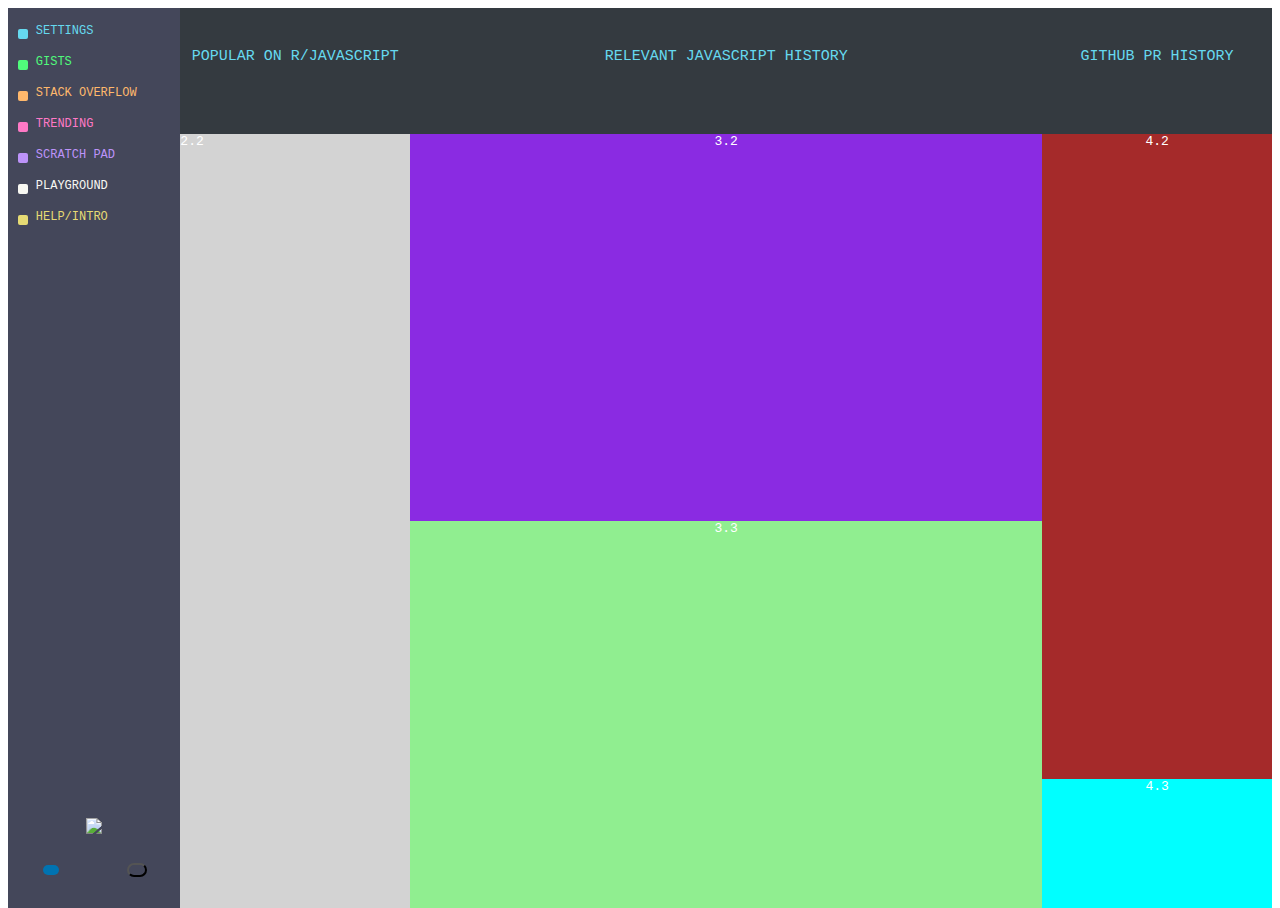
==== layout.html @ 44ac9ec9 "basic layout and sidebar" ====
<!doctype html>
<html lang="en">
    <head>
        <!-- Required meta tags -->
        <meta charset="utf-8">

        <!-- CSS -->
        <link rel="stylesheet" href="https://use.fontawesome.com/releases/v5.8.2/css/all.css" integrity="sha384-oS3vJWv+0UjzBfQzYUhtDYW+Pj2yciDJxpsK1OYPAYjqT085Qq/1cq5FLXAZQ7Ay" crossorigin="anonymous">  
        <link rel="stylesheet" href="main.css" type="text/css">

        <title>initab-clone</title>
    </head>
    <body>     
       
        <div class="container">
            <div class="sidebar">
                <div class="nav-top">
                    <div class="icons">
                        <button class="btn btn-settings"><i class="fas fa-wrench"></i></button>
                        <span class="settings">SETTINGS</span>
                    </div>
                    <div class="icons">
                        <button class="btn btn-gists"><i class="fas fa-code"></i></button>
                        <span class="gists">GISTS</span>
                    </div>
                    <div class="icons">
                        <button class="btn btn-stack"><i class="fab fa-stack-overflow"></i></button>
                        <span class="stack">STACK OVERFLOW</span>
                    </div>
                    <div class="icons"> 
                        <button class="btn btn-trending"><i class="fas fa-chart-line"></i></button>
                        <span class="trending">TRENDING</span>
                    </div>
                    <div class="icons">
                        <button class="btn btn-scratch"><i class="fas fa-pen"></i></button>
                        <span class="scratch">SCRATCH PAD</span>
                    </div>
                    <div class="icons">
                        <button class="btn btn-playground"><i class="far fa-lightbulb"></i></button>
                        <span class="playground">PLAYGROUND</span>
                        <i class="fas fa-lock"></i>
                    </div>
                    <div class="icons">
                        <button class="btn btn-help"><i class="fas fa-question"></i></button>
                        <span class="help">HELP/INTRO</span>
                    </div> 
                </div>

                <div class="nav-end">
                    <div class="initab">
                        <a href="https://initab.com/" target="_blank"><img src="https://initab.com/assets/images/initab_logo.png"></a>
                    </div>
                    <div class="social">
                        <div class="linkedin">
                            <a href="https://www.linkedin.com" target="_blank">
                                <button class="btn-linkedin"><i class="fab fa-linkedin-in"></i></button>
                            </a>
                        </div>
                        <div class="nav-github">
                            <a href="https://github.com/alatruwe" target="_blank">
                                <button class="btn-github"><i class="fab fa-github"></i></button>
                            </a>
                            
                        </div>
                    </div>
                </div>

            </div>

            <div class="reddit">
                    <div class="title">
                        <i class="fab fa-reddit-alien"></i>
                        <span class="title-text">POPULAR ON R/JAVASCRIPT</span>
                    </div>
                    <div class="news-feed">2.2</div>
            </div>
            <div class="js">
                    <div class="title">
                        <i class="far fa-clock"></i>
                        <span class="title-text">RELEVANT JAVASCRIPT HISTORY</span>
                    </div>
                    <div class="js-history">3.2</div>
                    <div class="time">3.3</div>
            </div>
            <div class="github">
                    <div class="title">
                        <i class="fab fa-github-alt"></i>
                        <span class="title-text">GITHUB PR HISTORY</span>
                    </div>
                    <div class="github-issues">4.2</div>
                    <div class="ad">4.3</div>
            </div>
        </div>
    </body> 
</html>
---- main.css ----
html, body {
    height:100%;
}
.container { 
    display: flex;
    height: 100%;
    font-size: 13px;
    color: white;
    font-family: 'Inconsolata', monospace;
}


.sidebar {
    flex-basis: 15%;
    background: orangered;
    
    display: flex;
    flex-direction: column;
    
}

.nav-top {
    background: #44475a;
    flex-basis: 90%;
    padding-left: 10px;
}
.icons {
    margin-top: 15px;
}
.btn {
    border: none; 
    border-radius: 2px;
    padding: 5px 5px; /* Some padding */
    font-size: 10px;   
    cursor:pointer;
}
.btn-settings {
    background-color: #66d9ef;
}
.settings {
    font-size: 12px;
    color: #66d9ef;
}
.btn-gists {
    background-color: #50fa7b;
}
.gists {
    font-size: 12px;
    color: #50fa7b;
}
.btn-stack {
    background-color: #ffb86c;
}
.stack {
    font-size: 12px;
    color: #ffb86c;
}
.btn-trending {
    background-color: #ff79c6;
}
.trending {
    font-size: 12px;
    color: #ff79c6;
}
.btn-scratch {
    background-color: #bd93f9;
}
.scratch {
    font-size: 12px;
    color: #bd93f9
}
.btn-playground {
    background-color: #f8f8f2;
}
.playground {
    font-size: 12px;
    color: #f8f8f2;
}
.btn-help {
    background-color: #e6db74;
}
.help {
    font-size: 12px;
    color: #e6db74;
}
.fa-home,
.fa-wrench,
.fa-code,
.fa-stack-overflow,
.fa-chart-line,
.fa-pen,
.fa-lightbulb,
.fa-question
 {
    color: #44475a;
}
.fa-lock {
    font-size: 12px;
}

.nav-end {
    background: #44475a;
    flex-basis: 10%;
    font-size: 15px;
    color: black;
    display: flex;
    flex-direction: column;
    justify-content: center;
}
.initab {
   
    flex-basis: 50%;
    width: 100%;
    text-align: center;
    margin-bottom: 10px;
}
.social {
    flex-basis: 50%;
    font-size: 15px;
    display: flex;
    flex-direction: row;
    margin-bottom: 20px;
}
.btn-linkedin {
    background-color: #0073b1;
    border: none; 
    border-radius: 50px;
    padding: 5px 8px; /* Some padding */
    font-size: 15px;   
    cursor:pointer;
}
.fa-linkedin-in {
    color: white;    
}
.btn-github {
    background-color: #44475a;
    border-color: black;
    border-radius: 50px;
    padding: 5px 8px; /* Some padding */
    font-size: 15px;   
    cursor:pointer;
}
.linkedin,
.nav-github {
    flex-basis: 50%;
    width: 100%;
    text-align: center;
    padding-bottom: 5px;
}


.reddit {
    flex-basis: 20%;
    background: yellowgreen;
    display: flex;
    flex-direction: column;
    align-items: center;
    
}
.title {
    background-color: #343a40;
    flex-basis: 10%;
    font-size: 15px;
    padding-top: 40px;
    
    width: 100%;
    text-align: center;
}
.news-feed {
    background-color: lightgray;
    flex-basis: 90%;
    width: 100%;
}
.fa-reddit-alien,
.fa-clock,
.fa-github-alt {
    color: #66d9ef;
}

.title-text {
    color: #66d9ef;
    
}


.js {
    flex-basis: 55%;
    
    background: steelblue;
    display: flex;
    flex-direction: column;
    

}
.js-history {
    background-color: blueviolet;
    flex-basis: 45%;
    width: 100%;
    text-align: center;
}
.time {
    background-color: lightgreen;
    flex-basis: 45%;
    width: 100%;
    width: 100%;
    text-align: center;
}


.github {
    flex-basis: 20%;
    background: orange;
    display: flex;
    flex-direction: column;
    
}
.github-issues {
    background-color: brown;
    flex-basis: 75%;
    width: 100%;
    text-align: center;
}
.ad {
    background-color: aqua;
    flex-basis: 15%;
    width: 100%;
    text-align: center;
}
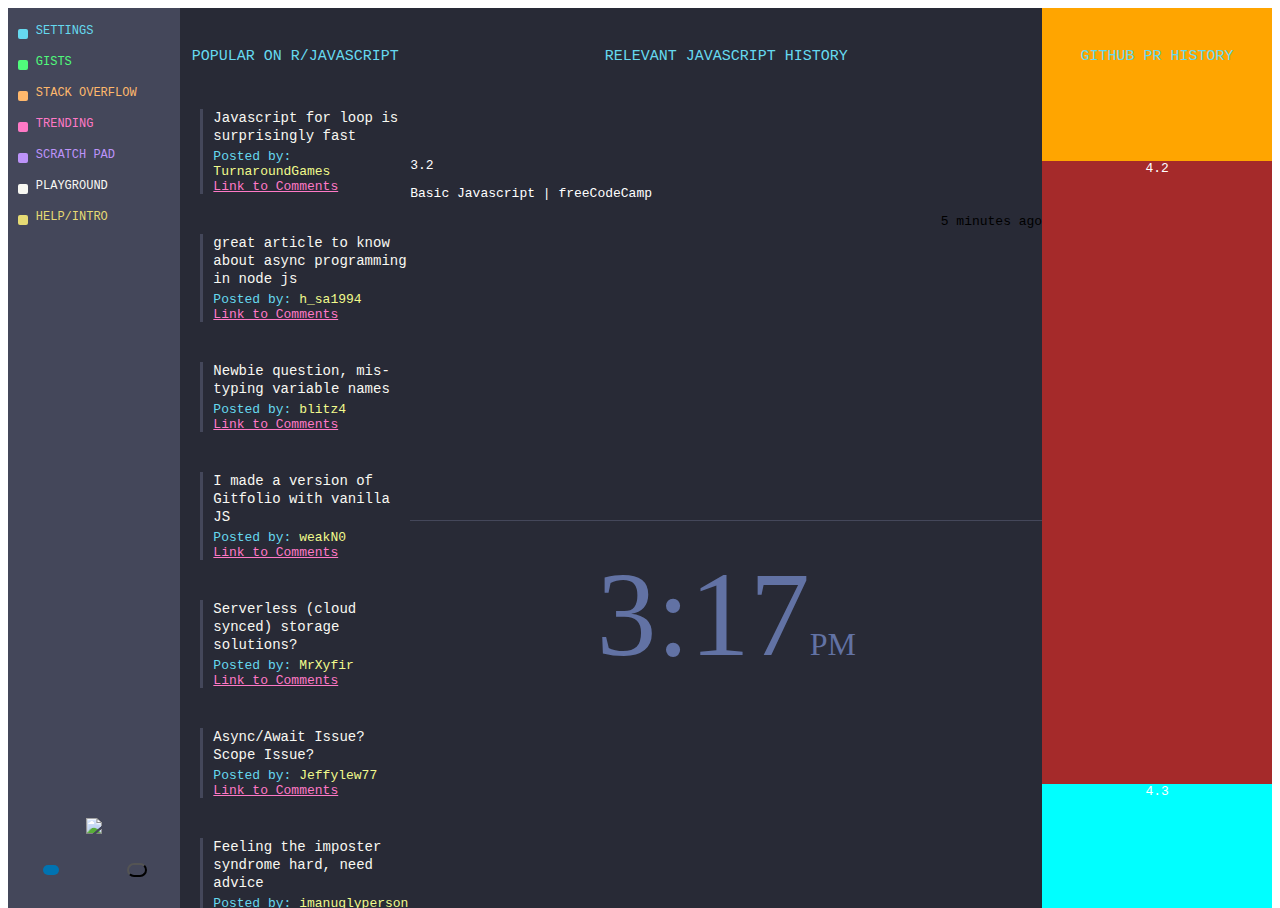
==== commit 3b2e2af8: "added time  js clock component" ====
--- a/layout.html
+++ b/layout.html
@@ -7,6 +7,9 @@
         <!-- CSS -->
         <link rel="stylesheet" href="https://use.fontawesome.com/releases/v5.8.2/css/all.css" integrity="sha384-oS3vJWv+0UjzBfQzYUhtDYW+Pj2yciDJxpsK1OYPAYjqT085Qq/1cq5FLXAZQ7Ay" crossorigin="anonymous">  
         <link rel="stylesheet" href="main.css" type="text/css">
+
+        <!-- JS -->
+        <script src="script.js"></script>
 
         <title>initab-clone</title>
     </head>
@@ -67,20 +70,151 @@
 
             </div>
 
-            <div class="reddit">
+            <div class="reddit section-one">
                     <div class="title">
                         <i class="fab fa-reddit-alien"></i>
                         <span class="title-text">POPULAR ON R/JAVASCRIPT</span>
                     </div>
-                    <div class="news-feed">2.2</div>
+                    <div class="news-feed">
+                        <div class="news-feed-styling">
+                            <p id="content0" class="news-feed-content"></p>
+                            <script>document.getElementById("content0").innerHTML =obj.mockup[0].content;</script>
+                           
+                            <span class="posted-by">Posted by:</span>
+                            <span id="user0" class="user"></span>
+                            <script>document.getElementById("user0").innerHTML =obj.mockup[0].user;</script>
+
+                            <div><a href="" class="link-to-comments">Link to Comments</a></div>
+                        </div>
+                        <div class="news-feed-styling">
+                            <p id="content1" class="news-feed-content"></p>
+                            <script>document.getElementById("content1").innerHTML =obj.mockup[1].content;</script>
+                           
+                            <span class="posted-by">Posted by:</span>
+                            <span id="user1" class="user"></span>
+                            <script>document.getElementById("user1").innerHTML =obj.mockup[1].user;</script>
+
+                            <div><a href="#" class="link-to-comments">Link to Comments</a></div>
+                        </div>
+                        <div class="news-feed-styling">
+                            <p id="content2" class="news-feed-content"></p>
+                            <script>document.getElementById("content2").innerHTML =obj.mockup[2].content;</script>
+                               
+                            <span class="posted-by">Posted by:</span>
+                            <span id="user2" class="user"></span>
+                            <script>document.getElementById("user2").innerHTML =obj.mockup[2].user;</script>
+    
+                            <div><a href="#" class="link-to-comments">Link to Comments</a></div>
+                        </div>
+                        <div class="news-feed-styling">
+                            <p id="content3" class="news-feed-content"></p>
+                                <script>document.getElementById("content3").innerHTML =obj.mockup[3].content;</script>
+                               
+                            <span class="posted-by">Posted by:</span>
+                            <span id="user3" class="user"></span>
+                            <script>document.getElementById("user3").innerHTML =obj.mockup[3].user;</script>
+    
+                            <div><a href="#" class="link-to-comments">Link to Comments</a></div>
+                        </div>
+                        <div class="news-feed-styling">
+                            <p id="content4" class="news-feed-content"></p>
+                            <script>document.getElementById("content4").innerHTML =obj.mockup[4].content;</script>
+                               
+                            <span class="posted-by">Posted by:</span>
+                            <span id="user4" class="user"></span>
+                            <script>document.getElementById("user4").innerHTML =obj.mockup[4].user;</script>
+    
+                            <div><a href="#" class="link-to-comments">Link to Comments</a></div>
+                        </div>
+                        <div class="news-feed-styling">
+                            <p id="content5" class="news-feed-content"></p>
+                            <script>document.getElementById("content5").innerHTML =obj.mockup[5].content;</script>
+                               
+                            <span class="posted-by">Posted by:</span>
+                            <span id="user5" class="user"></span>
+                            <script>document.getElementById("user5").innerHTML =obj.mockup[5].user;</script>
+    
+                            <div><a href="#" class="link-to-comments">Link to Comments</a></div>
+                        </div>
+                        <div class="news-feed-styling">
+                            <p id="content6" class="news-feed-content"></p>
+                            <script>document.getElementById("content6").innerHTML =obj.mockup[6].content;</script>
+                               
+                            <span class="posted-by">Posted by:</span>
+                            <span id="user6" class="user"></span>
+                            <script>document.getElementById("user6").innerHTML =obj.mockup[6].user;</script>
+    
+                            <div><a href="#" class="link-to-comments">Link to Comments</a></div>
+                        </div>
+                        <div class="news-feed-styling">
+                            <p id="content7" class="news-feed-content"></p>
+                            <script>document.getElementById("content7").innerHTML =obj.mockup[7].content;</script>
+                               
+                            <span class="posted-by">Posted by:</span>
+                            <span id="user7" class="user"></span>
+                            <script>document.getElementById("user7").innerHTML =obj.mockup[7].user;</script>
+    
+                            <div><a href="#" class="link-to-comments">Link to Comments</a></div>
+                        </div>
+                        <div class="news-feed-styling">
+                            <p id="content8" class="news-feed-content"></p>
+                            <script>document.getElementById("content8").innerHTML =obj.mockup[8].content;</script>
+                               
+                            <span class="posted-by">Posted by:</span>
+                            <span id="user8" class="user"></span>
+                            <script>document.getElementById("user8").innerHTML =obj.mockup[8].user;</script>
+    
+                            <div><a href="#" class="link-to-comments">Link to Comments</a></div>
+                        </div>
+                        <div class="news-feed-styling">
+                            <p id="content9" class="news-feed-content"></p>
+                            <script>document.getElementById("content9").innerHTML =obj.mockup[9].content;</script>
+                               
+                            <span class="posted-by">Posted by:</span>
+                            <span id="user9" class="user"></span>
+                            <script>document.getElementById("user9").innerHTML =obj.mockup[9].user;</script>
+    
+                            <div><a href="#" class="link-to-comments">Link to Comments</a></div>
+                        </div>
+                        
+                        
+
+                    </div>
             </div>
             <div class="js">
                     <div class="title">
                         <i class="far fa-clock"></i>
                         <span class="title-text">RELEVANT JAVASCRIPT HISTORY</span>
                     </div>
-                    <div class="js-history">3.2</div>
-                    <div class="time">3.3</div>
+                    <div class="js-history">3.2
+                        <div class="js-history-styling">
+                            <!-- icon w3 ou freecodecamp-->
+                            <p id="history0" class="js-history-content"></p>
+                            <script>document.getElementById("history0").innerHTML =obj2.mockup2[0].history;</script>
+
+                            <p id="time0" class="js-history-time"></p>
+                            <script>document.getElementById("time0").innerHTML =obj2.mockup2[0].time;</script>
+
+                        </div>
+
+
+
+
+
+                    </div>
+                    <div class="time">
+                        <div class="hm">
+                            <script>document.getElementsByClassName("hm")[0].innerHTML = currentTime;</script>
+                            
+                        </div>
+                        <div class="ampm">
+                            <script>document.getElementsByClassName("ampm")[0].innerHTML = ampm;</script>
+                        </div>
+                        
+                                   
+                        
+
+                    </div>
             </div>
             <div class="github">
                     <div class="title">
--- a/main.css
+++ b/main.css
@@ -6,6 +6,7 @@
     height: 100%;
     font-size: 13px;
     color: white;
+    background-color: #282a36;
     font-family: 'Inconsolata', monospace;
 }
 
@@ -13,10 +14,8 @@
 .sidebar {
     flex-basis: 15%;
     background: orangered;
-    
-    display: flex;
-    flex-direction: column;
-    
+    display: flex;
+    flex-direction: column;
 }
 
 .nav-top {
@@ -30,7 +29,7 @@
 .btn {
     border: none; 
     border-radius: 2px;
-    padding: 5px 5px; /* Some padding */
+    padding: 5px 5px; 
     font-size: 10px;   
     cursor:pointer;
 }
@@ -125,7 +124,7 @@
     background-color: #0073b1;
     border: none; 
     border-radius: 50px;
-    padding: 5px 8px; /* Some padding */
+    padding: 5px 8px; 
     font-size: 15px;   
     cursor:pointer;
 }
@@ -136,7 +135,7 @@
     background-color: #44475a;
     border-color: black;
     border-radius: 50px;
-    padding: 5px 8px; /* Some padding */
+    padding: 5px 8px; 
     font-size: 15px;   
     cursor:pointer;
 }
@@ -151,25 +150,27 @@
 
 .reddit {
     flex-basis: 20%;
-    background: yellowgreen;
     display: flex;
     flex-direction: column;
     align-items: center;
-    
+    overflow: auto;
+}
+::-webkit-scrollbar { 
+    opacity:0;  width:0px
 }
 .title {
-    background-color: #343a40;
     flex-basis: 10%;
     font-size: 15px;
     padding-top: 40px;
-    
+    padding-bottom: 30px;
+    height: 100%;
     width: 100%;
     text-align: center;
 }
 .news-feed {
-    background-color: lightgray;
     flex-basis: 90%;
     width: 100%;
+    height: 100%;
 }
 .fa-reddit-alien,
 .fa-clock,
@@ -178,33 +179,103 @@
 }
 
 .title-text {
+    color: #66d9ef;  
+}
+
+.news-feed-styling {
+    margin-left: 20px;
+    margin-bottom: 40px;
+    border-left-width: 3px;
+    border-left-style: solid;
+    border-color: #44475a;
+    padding-left: 10px;
+
+}
+.news-feed-styling:hover {
+    border-color: #50fa7b;
+}
+.user {
+    color: #f1fa8c;
+}
+.news-feed-content {
+    font-size: 14px;
+    font-weight: 100;
+    line-height: 18px;
+    margin-bottom: 4px;
+    color: #f8f8f2;
+    
+}
+.posted-by {
     color: #66d9ef;
-    
-}
+    white-space: nowrap;
+}
+.link-to-comments {
+    color: #ff79c6;
+    
+}
+
+
 
 
 .js {
     flex-basis: 55%;
     
-    background: steelblue;
+    
     display: flex;
     flex-direction: column;
     
 
 }
 .js-history {
-    background-color: blueviolet;
+    
     flex-basis: 45%;
     width: 100%;
-    text-align: center;
+    border-bottom-width: 1px;
+    border-bottom-style: solid;
+    border-color: #44475a;
+    overflow: auto;
+
+}
+.js-history-styling {
+    
+}
+.js-history-content {
+    
+}
+.js-history-time {
+    color: black;
+    text-align: right;
 }
 .time {
-    background-color: lightgreen;
+    
     flex-basis: 45%;
     width: 100%;
-    width: 100%;
-    text-align: center;
-}
+    display: flex;
+    justify-content: center;
+    align-items: baseline;
+    margin-top: 25px;
+    font-family: "Helvetica Neue";
+
+}
+.hm {
+    
+    font-size: 120px;
+    font-weight: 400;
+    color: #6272a4;
+    
+    
+}
+
+.ampm {
+    
+   
+    font-size: 32px;
+    font-weight: 400;
+    color: #6272a4;
+    
+}
+
+
 
 
 .github {
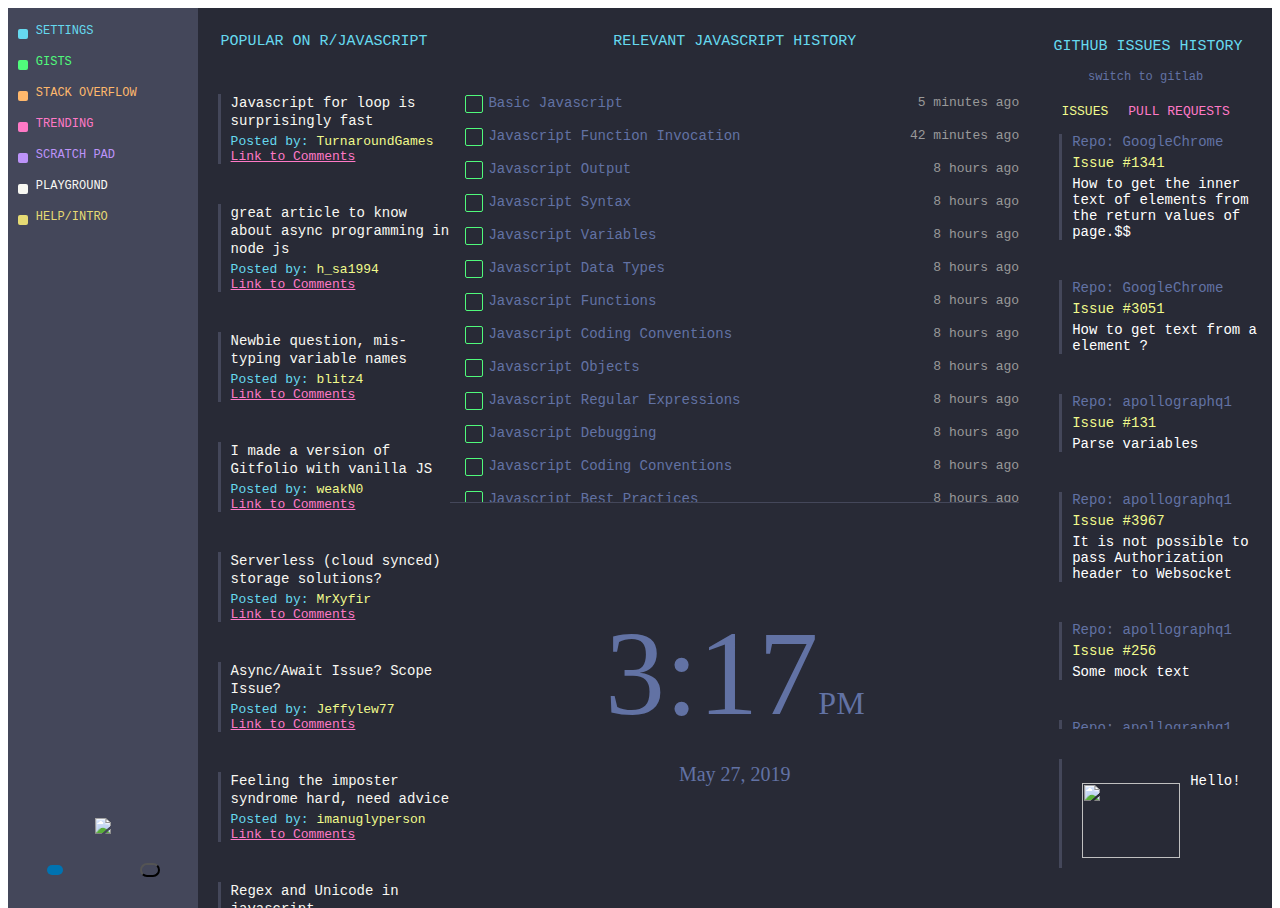
==== commit b68b7204: "added content and styled github feed" ====
--- a/layout.html
+++ b/layout.html
@@ -70,8 +70,8 @@
 
             </div>
 
-            <div class="reddit section-one">
-                    <div class="title">
+            <div class="reddit">
+                    <div class="title-reddit">
                         <i class="fab fa-reddit-alien"></i>
                         <span class="title-text">POPULAR ON R/JAVASCRIPT</span>
                     </div>
@@ -181,48 +181,287 @@
 
                     </div>
             </div>
+
             <div class="js">
-                    <div class="title">
-                        <i class="far fa-clock"></i>
-                        <span class="title-text">RELEVANT JAVASCRIPT HISTORY</span>
-                    </div>
-                    <div class="js-history">3.2
-                        <div class="js-history-styling">
-                            <!-- icon w3 ou freecodecamp-->
-                            <p id="history0" class="js-history-content"></p>
-                            <script>document.getElementById("history0").innerHTML =obj2.mockup2[0].history;</script>
-
-                            <p id="time0" class="js-history-time"></p>
-                            <script>document.getElementById("time0").innerHTML =obj2.mockup2[0].time;</script>
-
-                        </div>
-
-
-
-
-
+                    <div class="js-content">
+                        <div class="title-js">
+                            <i class="far fa-clock"></i>
+                            <span class="title-text">RELEVANT JAVASCRIPT HISTORY</span>
+                        </div>
+                        <div class="js-history">
+                            <div class="js-history-styling">
+                                <img class="w3-icon" src="https://www.w3schools.com/favicon.ico">
+                                
+                                <span id="history0" class="js-history-content"></span>
+                                <script>document.getElementById("history0").innerHTML =obj2.mockup2[0].history;</script>
+
+                                <span id="time0" class="js-history-time"></span>
+                                <script>document.getElementById("time0").innerHTML =obj2.mockup2[0].time;</script>
+                            </div>
+                            <div class="js-history-styling">
+                                <img class="w3-icon" src="https://www.w3schools.com/favicon.ico">
+                                    
+                                <span id="history1" class="js-history-content"></span>
+                                <script>document.getElementById("history1").innerHTML =obj2.mockup2[1].history;</script>
+        
+                                <span id="time1" class="js-history-time"></span>
+                                <script>document.getElementById("time1").innerHTML =obj2.mockup2[1].time;</script>
+                            </div>
+                            <div class="js-history-styling">
+                                <img class="w3-icon" src="https://www.w3schools.com/favicon.ico">
+                                        
+                                <span id="history2" class="js-history-content"></span>
+                                <script>document.getElementById("history2").innerHTML =obj2.mockup2[2].history;</script>
+            
+                                <span id="time2" class="js-history-time"></span>
+                                <script>document.getElementById("time2").innerHTML =obj2.mockup2[2].time;</script>
+                            </div>
+                            <div class="js-history-styling">
+                                <img class="w3-icon" src="https://www.w3schools.com/favicon.ico">
+                                            
+                                <span id="history3" class="js-history-content"></span>
+                                <script>document.getElementById("history3").innerHTML =obj2.mockup2[3].history;</script>
+                
+                                <span id="time3" class="js-history-time"></span>
+                                <script>document.getElementById("time3").innerHTML =obj2.mockup2[3].time;</script>
+                            </div>
+                            <div class="js-history-styling">
+                                <img class="w3-icon" src="https://www.w3schools.com/favicon.ico">
+                                    
+                                <span id="history4" class="js-history-content"></span>
+                                <script>document.getElementById("history4").innerHTML =obj2.mockup2[4].history;</script>
+        
+                                <span id="time4" class="js-history-time"></span>
+                                <script>document.getElementById("time4").innerHTML =obj2.mockup2[4].time;</script>
+                            </div>
+                            <div class="js-history-styling">
+                                <img class="w3-icon" src="https://www.w3schools.com/favicon.ico">
+                                    
+                                <span id="history5" class="js-history-content"></span>
+                                <script>document.getElementById("history5").innerHTML =obj2.mockup2[5].history;</script>
+        
+                                <span id="time5" class="js-history-time"></span>
+                                <script>document.getElementById("time5").innerHTML =obj2.mockup2[5].time;</script>
+                            </div>
+                            <div class="js-history-styling">
+                                <img class="w3-icon" src="https://www.w3schools.com/favicon.ico">
+                                    
+                                <span id="history6" class="js-history-content"></span>
+                                <script>document.getElementById("history6").innerHTML =obj2.mockup2[6].history;</script>
+        
+                                <span id="time6" class="js-history-time"></span>
+                                <script>document.getElementById("time6").innerHTML =obj2.mockup2[6].time;</script>
+                            </div>
+                            <div class="js-history-styling">
+                                <img class="w3-icon" src="https://www.w3schools.com/favicon.ico">
+                                    
+                                <span id="history7" class="js-history-content"></span>
+                                <script>document.getElementById("history7").innerHTML =obj2.mockup2[7].history;</script>
+        
+                                <span id="time7" class="js-history-time"></span>
+                                <script>document.getElementById("time7").innerHTML =obj2.mockup2[7].time;</script>
+                            </div>
+                            <div class="js-history-styling">
+                                <img class="w3-icon" src="https://www.w3schools.com/favicon.ico">
+                                    
+                                <span id="history8" class="js-history-content"></span>
+                                <script>document.getElementById("history8").innerHTML =obj2.mockup2[8].history;</script>
+        
+                                <span id="time8" class="js-history-time"></span>
+                                <script>document.getElementById("time8").innerHTML =obj2.mockup2[8].time;</script>
+                            </div>
+                            <div class="js-history-styling">
+                                <img class="w3-icon" src="https://www.w3schools.com/favicon.ico">
+                                    
+                                <span id="history9" class="js-history-content"></span>
+                                <script>document.getElementById("history9").innerHTML =obj2.mockup2[9].history;</script>
+        
+                                <span id="time9" class="js-history-time"></span>
+                                <script>document.getElementById("time9").innerHTML =obj2.mockup2[9].time;</script>
+                            </div>
+                            <div class="js-history-styling">
+                                <img class="w3-icon" src="https://www.w3schools.com/favicon.ico">
+                                    
+                                <span id="history10" class="js-history-content"></span>
+                                <script>document.getElementById("history10").innerHTML =obj2.mockup2[10].history;</script>
+        
+                                <span id="time10" class="js-history-time"></span>
+                                <script>document.getElementById("time10").innerHTML =obj2.mockup2[10].time;</script>
+                            </div>
+                            <div class="js-history-styling">
+                                <img class="w3-icon" src="https://www.w3schools.com/favicon.ico">
+                                    
+                                <span id="history11" class="js-history-content"></span>
+                                <script>document.getElementById("history11").innerHTML =obj2.mockup2[11].history;</script>
+        
+                                <span id="time11" class="js-history-time"></span>
+                                <script>document.getElementById("time11").innerHTML =obj2.mockup2[11].time;</script>
+                            </div>
+                            <div class="js-history-styling">
+                                <img class="w3-icon" src="https://www.w3schools.com/favicon.ico">
+                                        
+                                <span id="history12" class="js-history-content"></span>
+                                <script>document.getElementById("history12").innerHTML =obj2.mockup2[12].history;</script>
+            
+                                <span id="time12" class="js-history-time"></span>
+                                <script>document.getElementById("time12").innerHTML =obj2.mockup2[12].time;</script>
+                            </div>
+
+
+
+
+
+                        </div>
                     </div>
                     <div class="time">
-                        <div class="hm">
-                            <script>document.getElementsByClassName("hm")[0].innerHTML = currentTime;</script>
-                            
-                        </div>
-                        <div class="ampm">
-                            <script>document.getElementsByClassName("ampm")[0].innerHTML = ampm;</script>
-                        </div>
+                        <div class="time-content">
+                            <div class="hm">
+                                <script>document.getElementsByClassName("hm")[0].innerHTML = currentTime;</script>
+                                
+                            </div>
+                            <div class="ampm">
+                                <script>document.getElementsByClassName("ampm")[0].innerHTML = ampm;</script>
+                            </div>
+                        </div>    
+                        <div class="date-content">
+                            <p>May 27, 2019</p>
+                        </div>     
                         
-                                   
-                        
 
                     </div>
             </div>
+
             <div class="github">
-                    <div class="title">
-                        <i class="fab fa-github-alt"></i>
-                        <span class="title-text">GITHUB PR HISTORY</span>
-                    </div>
-                    <div class="github-issues">4.2</div>
-                    <div class="ad">4.3</div>
+                <div class="github-content">
+                    <div class="title-github">
+                        <div class="title-github-styling">
+                            <i class="fab fa-github-alt"></i>
+                            <p class="title-text-github ">GITHUB ISSUES HISTORY</p>
+                        </div>
+                        <div class="title-github-styling">
+                            <a href="#" class="gitlab-link">switch to gitlab</a>
+                        </div>
+                    </div>
+                    <div class="github-issues">
+                        <div class="issues-title">
+                                <div class="issues">
+                                        <span>ISSUES</span>
+                                        <div><i class="fas fa-sort-up"></i></div>
+                                </div>
+                                <div class="pull">PULL REQUESTS</div><!-- issues/pull requests-->
+                        </div>
+                        <div class="issues-content">
+                                <div class="issues-content-styling">
+                                    <div class="repo">
+                                        <span>Repo:  </span>
+                                        <span id="repo0"></span>
+                                        <script>document.getElementById("repo0").innerHTML =obj3.mockup3[0].repo;</script>
+                                    </div>
+                                    <div class="issue">
+                                        <span>Issue  </span>
+                                        <span id="number0"></span>
+                                        <script>document.getElementById("number0").innerHTML =obj3.mockup3[0].number;</script>
+                                    </div>
+                                    <div>
+                                        <span></span>
+                                        <span id="issue0" ></span>
+                                        <script>document.getElementById("issue0").innerHTML =obj3.mockup3[0].issue;</script>
+                                    </div>   
+                                </div>
+                                <div class="issues-content-styling">
+                                    <div class="repo">
+                                        <span>Repo:  </span>
+                                        <span id="repo1"></span>
+                                        <script>document.getElementById("repo1").innerHTML =obj3.mockup3[1].repo;</script>
+                                    </div>
+                                    <div class="issue">
+                                        <span>Issue  </span>
+                                        <span id="number1"></span>
+                                        <script>document.getElementById("number1").innerHTML =obj3.mockup3[1].number;</script>
+                                    </div>
+                                    <div>
+                                        <span></span>
+                                        <span id="issue1" ></span>
+                                        <script>document.getElementById("issue1").innerHTML =obj3.mockup3[1].issue;</script>
+                                    </div>   
+                                </div>
+                                <div class="issues-content-styling">
+                                    <div class="repo">
+                                        <span>Repo:  </span>
+                                        <span id="repo2"></span>
+                                        <script>document.getElementById("repo2").innerHTML =obj3.mockup3[2].repo;</script>
+                                    </div>
+                                    <div class="issue">
+                                        <span>Issue  </span>
+                                        <span id="number2"></span>
+                                        <script>document.getElementById("number2").innerHTML =obj3.mockup3[2].number;</script>
+                                    </div>
+                                    <div>
+                                        <span></span>
+                                        <span id="issue2" ></span>
+                                        <script>document.getElementById("issue2").innerHTML =obj3.mockup3[2].issue;</script>
+                                    </div>   
+                                </div>
+                                <div class="issues-content-styling">
+                                    <div class="repo">
+                                        <span>Repo:  </span>
+                                        <span id="repo3"></span>
+                                        <script>document.getElementById("repo3").innerHTML =obj3.mockup3[3].repo;</script>
+                                    </div>
+                                    <div class="issue">
+                                        <span>Issue  </span>
+                                        <span id="number3"></span>
+                                        <script>document.getElementById("number3").innerHTML =obj3.mockup3[3].number;</script>
+                                    </div>
+                                    <div>
+                                        <span></span>
+                                        <span id="issue3" ></span>
+                                        <script>document.getElementById("issue3").innerHTML =obj3.mockup3[3].issue;</script>
+                                    </div>   
+                                </div>
+                                <div class="issues-content-styling">
+                                    <div class="repo">
+                                        <span>Repo:  </span>
+                                        <span id="repo4"></span>
+                                        <script>document.getElementById("repo4").innerHTML =obj3.mockup3[4].repo;</script>
+                                    </div>
+                                    <div class="issue">
+                                        <span>Issue  </span>
+                                        <span id="number4"></span>
+                                        <script>document.getElementById("number4").innerHTML =obj3.mockup3[4].number;</script>
+                                    </div>
+                                    <div>
+                                        <span></span>
+                                        <span id="issue4" ></span>
+                                        <script>document.getElementById("issue4").innerHTML =obj3.mockup3[4].issue;</script>
+                                    </div>   
+                                </div>
+                                <div class="issues-content-styling">
+                                    <div class="repo">
+                                        <span>Repo:  </span>
+                                        <span id="repo5"></span>
+                                        <script>document.getElementById("repo5").innerHTML =obj3.mockup3[5].repo;</script>
+                                    </div>
+                                    <div class="issue">
+                                        <span>Issue  </span>
+                                        <span id="number5"></span>
+                                        <script>document.getElementById("number5").innerHTML =obj3.mockup3[5].number;</script>
+                                    </div>
+                                    <div>
+                                        <span></span>
+                                        <span id="issue5" ></span>
+                                        <script>document.getElementById("issue5").innerHTML =obj3.mockup3[5].issue;</script>
+                                    </div>   
+                                </div> 
+                        </div>
+                    </div>
+                </div>
+                <div class="ad issues-content-styling">
+                    <div class="ad-content">
+                        <img class="ad-image" src="https://blobscdn.gitbook.com/v0/b/gitbook-28427.appspot.com/o/spaces%2F-LY8iTzZjGIUKKDJPJJN%2Favatar.png?generation=1549572683416659&alt=media">
+                        <p>Hello!</p>
+                    </div>
+                </div>
             </div>
         </div>
     </body> 
--- a/main.css
+++ b/main.css
@@ -10,14 +10,12 @@
     font-family: 'Inconsolata', monospace;
 }
 
-
 .sidebar {
     flex-basis: 15%;
     background: orangered;
     display: flex;
     flex-direction: column;
 }
-
 .nav-top {
     background: #44475a;
     flex-basis: 90%;
@@ -107,7 +105,6 @@
     justify-content: center;
 }
 .initab {
-   
     flex-basis: 50%;
     width: 100%;
     text-align: center;
@@ -158,14 +155,15 @@
 ::-webkit-scrollbar { 
     opacity:0;  width:0px
 }
-.title {
+.title-reddit {
     flex-basis: 10%;
     font-size: 15px;
-    padding-top: 40px;
+    padding-top: 25px;
     padding-bottom: 30px;
     height: 100%;
     width: 100%;
     text-align: center;
+    color: #66d9ef;
 }
 .news-feed {
     flex-basis: 90%;
@@ -177,11 +175,6 @@
 .fa-github-alt {
     color: #66d9ef;
 }
-
-.title-text {
-    color: #66d9ef;  
-}
-
 .news-feed-styling {
     margin-left: 20px;
     margin-bottom: 40px;
@@ -189,7 +182,6 @@
     border-left-style: solid;
     border-color: #44475a;
     padding-left: 10px;
-
 }
 .news-feed-styling:hover {
     border-color: #50fa7b;
@@ -203,7 +195,6 @@
     line-height: 18px;
     margin-bottom: 4px;
     color: #f8f8f2;
-    
 }
 .posted-by {
     color: #66d9ef;
@@ -211,92 +202,207 @@
 }
 .link-to-comments {
     color: #ff79c6;
-    
-}
-
-
+}
 
 
 .js {
+    flex-basis: 45%;
+    height: 100%;
+    width: 100%;
+    display: flex;
+    flex-direction: column;
+}
+.js-content {
     flex-basis: 55%;
-    
-    
-    display: flex;
-    flex-direction: column;
-    
-
+    display: flex;
+    flex-direction: column;
+    overflow: auto;
+}
+.title-js {
+    flex-basis: 10%;
+    font-size: 15px;
+    padding-top: 25px;
+    margin-bottom: 20px;
+    padding-right: 15px;
+    height: 100%;
+    width: 100%;
+    text-align: center;
+    padding-bottom: 10px;
+    height: 100%;
+    width: 100%;
+    color: #66d9ef;
 }
 .js-history {
-    
+    flex-basis: 90%;
+    height: 100%;
+    width: 100%;
+    margin-left: 15px;
+}
+.js-history-styling {
+    display: flex;
+    margin-top: 15px;
+}
+.w3-icon {
+    border-color: #50fa7b;
+    width: 16px;
+    height: 16px;
+    border-radius: 2px;
+    border-width: 1px;
+    border-style: solid;
+    margin-right: 5px; 
+}
+.js-history-content {
+    flex-grow: 2;
+    color: #6272a4;
+    font-size: 14px;
+    font-weight: 100;
+    cursor: pointer;
+}
+.js-history-content:hover {
+    color: #f1fa8c;
+}
+.js-history-time {
+    flex-grow:1;
+    color: #999;
+    display: flex;
+    justify-content: flex-end;
+    margin-right: 15px;  
+}
+.time {
     flex-basis: 45%;
     width: 100%;
-    border-bottom-width: 1px;
-    border-bottom-style: solid;
+    justify-content: center;
+    font-family: "Helvetica Neue";
+    color: #6272a4;
+    border-top-width: 1px;
+    border-top-style: solid;
     border-color: #44475a;
-    overflow: auto;
-
-}
-.js-history-styling {
-    
-}
-.js-history-content {
-    
-}
-.js-history-time {
-    color: black;
-    text-align: right;
-}
-.time {
-    
-    flex-basis: 45%;
-    width: 100%;
+    display: flex;
+    flex-direction: column;   
+}
+.time-content {
     display: flex;
     justify-content: center;
     align-items: baseline;
-    margin-top: 25px;
-    font-family: "Helvetica Neue";
-
 }
 .hm {
-    
     font-size: 120px;
-    font-weight: 400;
-    color: #6272a4;
-    
-    
-}
-
+    font-weight: 400;    
+}
 .ampm {
-    
-   
     font-size: 32px;
-    font-weight: 400;
-    color: #6272a4;
-    
-}
-
-
-
+    font-weight: 400;  
+}
+.date-content {
+    display: flex;
+    justify-content: center;
+    align-items: flex-start;
+    font-weight: 200;
+    font-size: 20px;
+}
 
 .github {
     flex-basis: 20%;
-    background: orange;
-    display: flex;
-    flex-direction: column;
-    
+    width: 100%;
+    display: flex;
+    flex-direction: column;
+}
+.github-content {
+    flex-basis: 90%;
+    display: flex;
+    flex-direction: column;
+    overflow: auto;
+}
+.title-github {
+    flex-basis: 10%;
+    font-size: 15px;
+    padding-top: 15px;
+    padding-bottom: 20px;
+    width: 100%;
+    color: #66d9ef;
+}
+.title-github-styling {
+    display: flex;
+    justify-content: center;
+    align-items: baseline;
+}
+.title-text-github {
+    margin-left: 5px;
+}
+.gitlab-link {
+    color: #6272a4;
+    font-size: 12px;
+    font-weight: 100;
+    cursor: pointer;
+    text-decoration: none;
+}
+.gitlab-link:hover {
+    color: #f1fa8c;
 }
 .github-issues {
-    background-color: brown;
-    flex-basis: 75%;
-    width: 100%;
-    text-align: center;
+    flex-basis: 80%;
+    width: 100%;
+    display: flex;
+    flex-direction: column;
+}
+.issues-title {
+    display: flex;
+    justify-content: center;
+    align-self: center;
+    margin-bottom: 15px;
+}
+.issues {
+    color: #f1fa8c;
+    padding-right: 10px;
+    cursor: pointer;
+    display: flex;
+    flex-direction: column;
+    align-items: center;
+}
+.fa-sort-up {
+    color: #f1fa8c;
+}
+.pull {
+    color: #ff79c6;
+    padding-left: 10px;
+    cursor: pointer;
+}
+.pull:hover {
+    color: #50fa7b;
+}
+.issues-content {
+    margin-left: 20px;
+    margin-bottom: 40px;
+}
+.issues-content-styling {
+    margin-left: 20px;
+    margin-bottom: 40px;
+    border-left-width: 3px;
+    border-left-style: solid;
+    border-color: #44475a;
+    padding-left: 10px;
+    font-size: 14px;
+    font-weight: 100;
+}
+.repo {
+    color: #6272a4;
+    cursor: pointer;
+}
+.issue {
+    color: #f1fa8c;
+    margin-top: 5px;
+    margin-bottom: 5px;
 }
 .ad {
-    background-color: aqua;
-    flex-basis: 15%;
-    width: 100%;
-    text-align: center;
-}
-
-
-
+    margin-top: 30px;
+    margin-left: 40px;
+    flex-basis: 10%;
+    width: 100%;
+}
+.ad-image {
+    width: 98px;
+    height: 75px;
+    float: left;
+    margin: 10px;
+}
+
